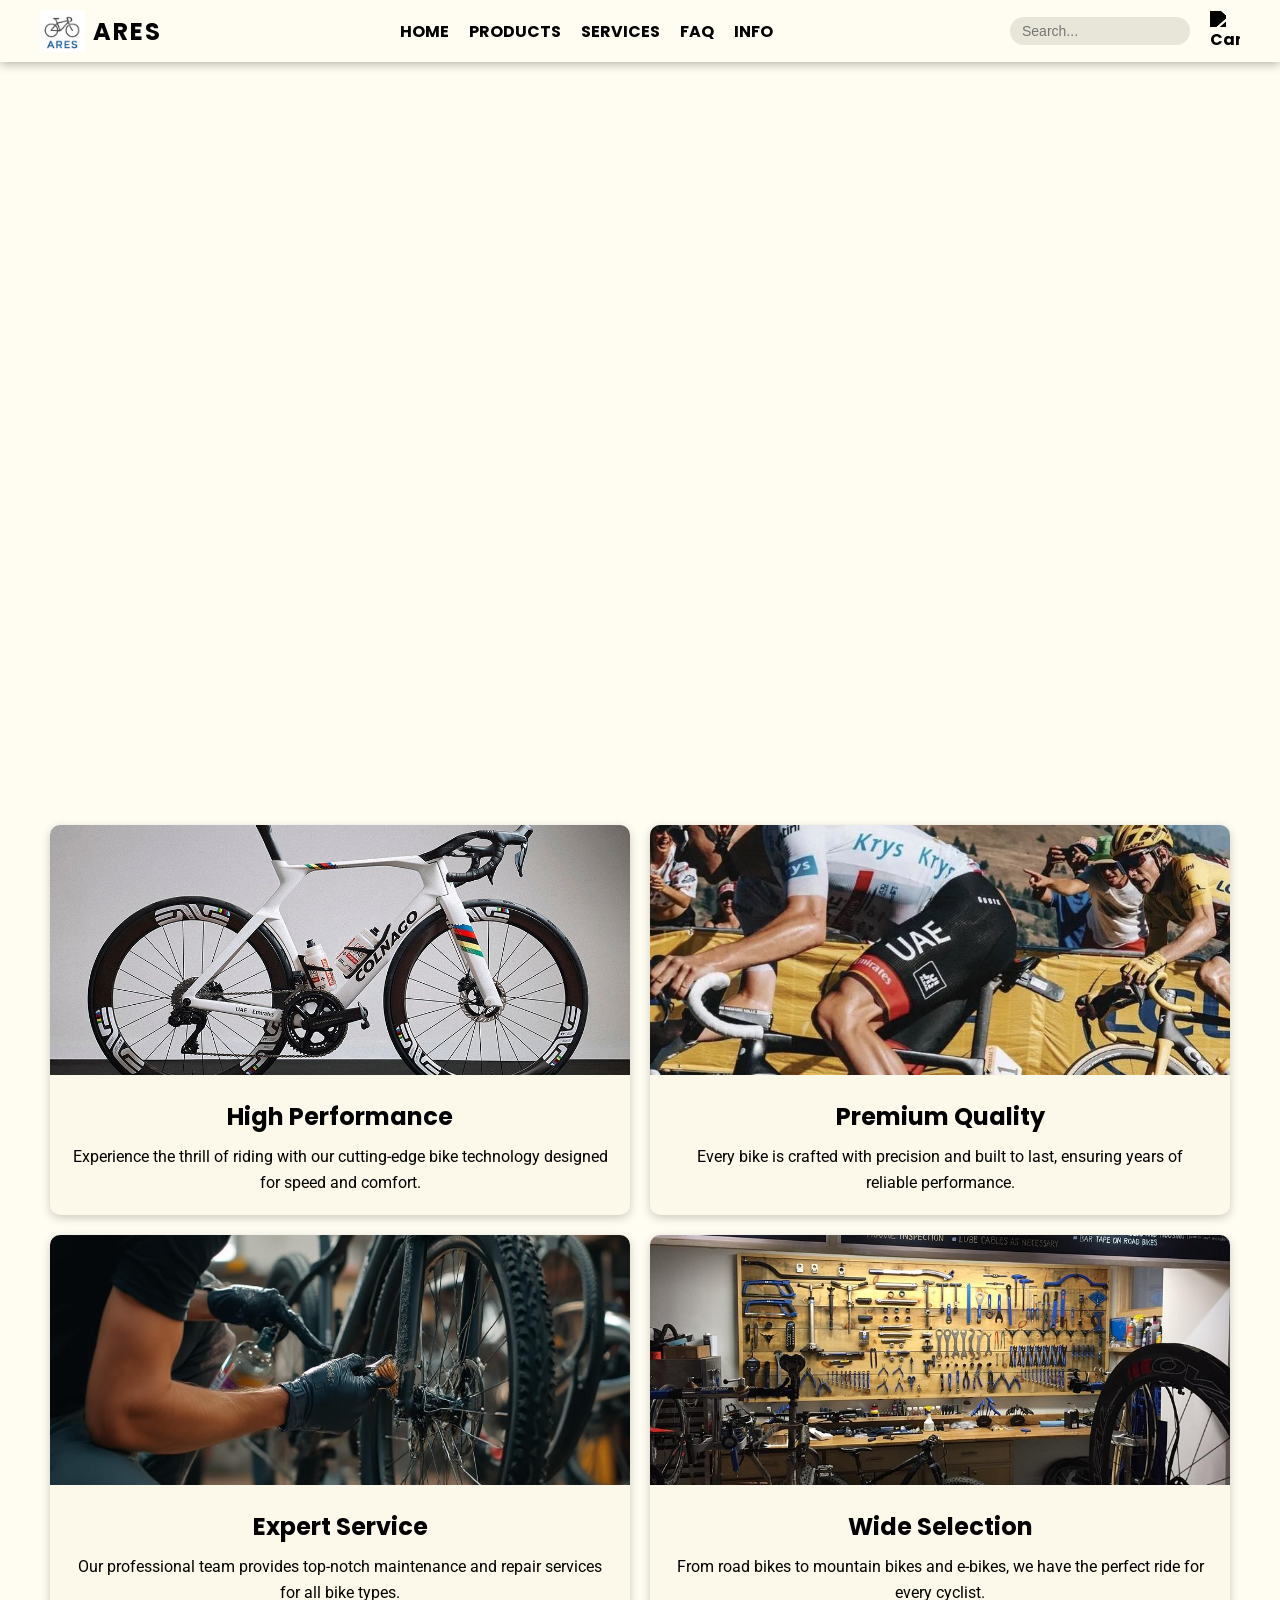
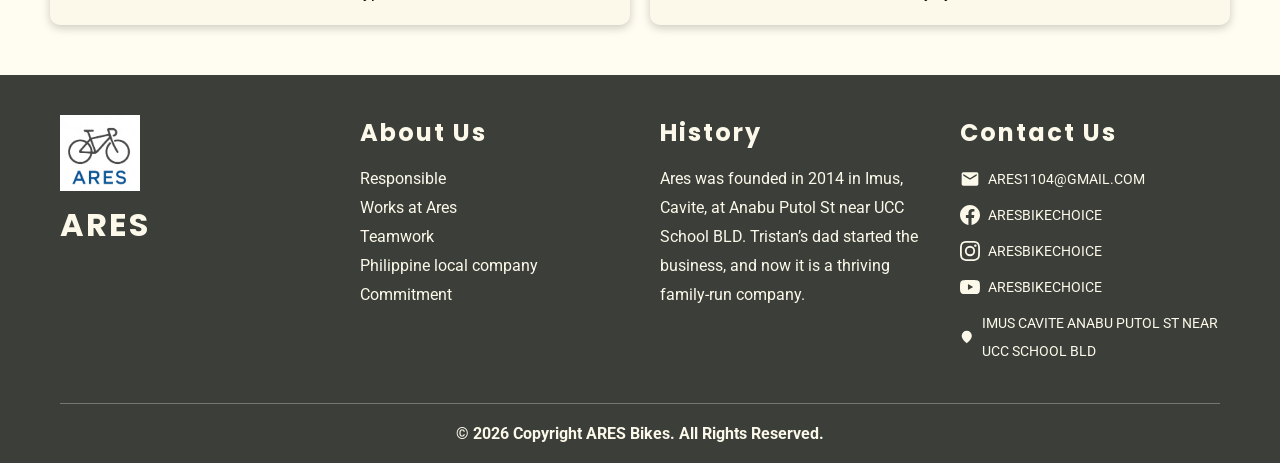
==== index.html @ 7b7f29ed "Add files via upload" ====
<!DOCTYPE html>
<html lang="en">
<head>
  <meta charset="UTF-8">
  <meta name="viewport" content="width=device-width, initial-scale=1.0">
  <link href="https://fonts.googleapis.com/css2?family=Poppins:wght@400;700&display=swap" rel="stylesheet">
  <link href="https://fonts.googleapis.com/css2?family=Roboto:wght@400;700&display=swap" rel="stylesheet">
  <title>ARES Bikes - Home</title>
  <style>
    * {
      margin: 0;
      padding: 0;
      box-sizing: border-box;
    }
    
    html {
      scroll-behavior: smooth;
    }

    body {
      font-family: 'Roboto', sans-serif;
      background: #FFFDF1;
      color: #000000;
    }

    header {
      position: fixed;
      width: 100%;
      top: 0;
      z-index: 1000;
      background: #FFFDF1;
      padding: 10px 40px;
      box-shadow: 0 2px 10px rgba(0, 0, 0, 0.3);
      display: grid;
      grid-template-columns: auto 1fr auto auto;
      align-items: center;
      gap: 20px;
    }

    .logo-section {
      display: flex;
      align-items: center;
      gap: 8px;
    }
    
    .logo-section img {
      width: 45px;
    }

    .logo-section h1 {
      font-family: 'Poppins', sans-serif;
      color: #000000;
      font-size: 24px;
      margin: 0;
      letter-spacing: 2px;
    }

    .center-nav {
      display: flex;
      gap: 20px;
      align-items: center;
      justify-content: center;
    }

    .center-nav a {
      color: #000000;
      text-decoration: none;
      font-weight: bold;
      font-size: 16px;
      font-family: 'Poppins', sans-serif;
      cursor: pointer;
    }

    .center-nav a:hover {
      opacity: 0.8;
      transition: opacity 0.3s ease;
    }

    .search-box {
      display: flex;
      align-items: center;
      position: relative;
    }

    .search-box input {
      padding: 6px 12px;
      border: none;
      border-radius: 20px;
      outline: none;
      font-size: 14px;
      width: 180px;
      background: #E8E6D9;
      color: #000000;
    }

    .search-box select {
      position: absolute;
      top: 100%;
      left: 0;
      width: 100%;
      margin-top: 5px;
      padding: 8px;
      border: 1px solid #999;
      border-radius: 10px;
      background: #808080;
      color: #FFFFFF;
      font-size: 13px;
      cursor: pointer;
      display: none;
    }

    .search-box input:focus + select,
    .search-box select:hover {
      display: block;
    }

    .cart-section {
      display: flex;
      gap: 15px;
      align-items: center;
    }

    .cart-section a {
      color: #000000;
      text-decoration: none;
      font-weight: bold;
      font-size: 16px;
      font-family: 'Poppins', sans-serif;
      display: flex;
      align-items: center;
      gap: 6px;
    }

    .cart-section a:hover {
      opacity: 0.8;
      transition: 0.3s;
    }

    .cart-section img {
      width: 30px;
      filter: brightness(0) saturate(100%) invert(0%) sepia(0%) saturate(0%) hue-rotate(0deg) brightness(0%) contrast(100%);
    }

    .top-video-section {
      width: 100%;
      height: 75vh;
      margin-top: 65px;
      overflow: hidden;
    }

    .top-video-section video {
      width: 100%;
      height: 100%;
      object-fit: cover;
    }

    section {
      padding-top: 85px;
      padding-left: 50px;
      padding-right: 50px;
      padding-bottom: 50px;
      min-height: 100vh;
    }

    .pictures-grid {
      display: grid;
      grid-template-columns: repeat(2, 1fr);
      gap: 20px;
    }

    .picture-item {
      background: #FCF9EA;
      border-radius: 10px;
      overflow: hidden;
      box-shadow: 0 3px 10px rgba(0, 0, 0, 0.2);
    }

    .picture-item img {
      width: 100%;
      height: 250px;
      object-fit: cover;
    }

    .picture-item .text-content {
      padding: 20px;
      text-align: center;
    }

    .picture-item .text-content h3 {
      font-size: 24px;
      color: #000000;
      margin-bottom: 10px;
      font-family: 'Poppins', sans-serif;
    }

    .picture-item .text-content p {
      font-size: 16px;
      color: #000000;
      line-height: 1.6;
    }

    footer {
      background: #3c3f39;
      padding: 40px 60px 20px 60px;
      color: #FCF9EA;
    }

    .footer-content {
      display: grid;
      grid-template-columns: 1fr 1fr 1fr 1fr;
      gap: 40px;
      margin-bottom: 30px;
    }

    .footer-section h3 {
      font-family: 'Poppins', sans-serif;
      font-size: 24px;
      margin-bottom: 15px;
      letter-spacing: 2px;
    }

    .footer-logo {
      display: flex;
      flex-direction: column;
      gap: 10px;
    }

    .footer-logo img {
      width: 80px;
    }

    .footer-logo h3 {
      font-size: 32px;
    }

    .footer-section p {
      font-size: 16px;
      line-height: 1.8;
    }

    .contact-info {
      font-size: 14px;
      line-height: 2;
    }

    .contact-info div {
      display: flex;
      align-items: center;
      gap: 8px;
      margin-bottom: 8px;
    }

    .contact-info svg {
      width: 20px;
      height: 20px;
      fill: #FCF9EA;
    }

    .footer-bottom {
      text-align: center;
      border-top: 1px solid rgba(252, 249, 234, 0.3);
      padding-top: 20px;
      font-size: 16px;
      font-weight: bold;
    }

    @media screen and (max-width: 900px) {
      .pictures-grid {
        grid-template-columns: 1fr;
      }

      .footer-content {
        grid-template-columns: 1fr;
        text-align: center;
      }

      .footer-logo {
        align-items: center;
      }
    }

    @media screen and (max-width: 1024px) {
      header {
        grid-template-columns: 1fr;
        text-align: center;
        gap: 10px;
        padding: 15px;
      }
      
      .logo-section {
        justify-content: center;
      }
      
      .logo-section h1 {
        font-size: 20px;
      }

      .center-nav {
        flex-wrap: wrap;
        gap: 12px;
      }
      
      .center-nav a {
        font-size: 14px;
      }

      .search-box input {
        width: 150px;
      }
      
      .cart-section {
        justify-content: center;
      }
      
      .cart-section a {
        font-size: 14px;
      }
      
      .cart-section img {
        width: 25px;
      }

      .video-container video {
        height: 300px;
      }
    }
  </style>
</head>
<body>

<header>
  <div class="logo-section">
    <img src="ARES_LOGO.png" alt="Website Logo">
    <h1>ARES</h1>
  </div>

  <div class="center-nav">
    <a href="index.html">HOME</a>
    <a href="products.html">PRODUCTS</a>
    <a href="services.html">SERVICES</a>
    <a href="faq.html">FAQ</a>
    <a href="info.html">INFO</a>
  </div>

  <div class="search-box">
    <input type="text" placeholder="Search...">
    <select onchange="if(this.value) window.location.href='products.html#'+this.value">
      <option value="">CATEGORY LIST</option>
      <option value="roadbike">ROAD BIKE</option>
      <option value="mountainbike">MOUNTAIN BIKE</option>
      <option value="gravelbike">GRAVEL BIKE</option>
      <option value="ebike">EBIKE</option>
      <option value="groupsets">GROUPSETS</option>
      <option value="accessories">ACCESSORIES</option>
    </select>
  </div>

  <div class="cart-section">
    <a href="cart.html">
      <img src="https://cdn-icons-png.flaticon.com/512/263/263142.png" alt="Cart">
    </a>
  </div>
</header>

<div class="top-video-section">
  <video autoplay loop muted playsinline>
    <source src="top_video.mp4" type="video/mp4">
  </video>
</div>

<section>
  <div class="pictures-grid">
    <div class="picture-item">
      <img src="1st_grid.jpg" alt="Picture 1">
      <div class="text-content">
        <h3>High Performance</h3>
        <p>Experience the thrill of riding with our cutting-edge bike technology designed for speed and comfort.</p>
      </div>
    </div>

    <div class="picture-item">
      <img src="2nd_grid.jpg" alt="Picture 2">
      <div class="text-content">
        <h3>Premium Quality</h3>
        <p>Every bike is crafted with precision and built to last, ensuring years of reliable performance.</p>
      </div>
    </div>

    <div class="picture-item">
      <img src="3rd_grid.jpg" alt="Picture 3">
      <div class="text-content">
        <h3>Expert Service</h3>
        <p>Our professional team provides top-notch maintenance and repair services for all bike types.</p>
      </div>
    </div>

    <div class="picture-item">
      <img src="4th_grid.jpg" alt="Picture 4">
      <div class="text-content">
        <h3>Wide Selection</h3>
        <p>From road bikes to mountain bikes and e-bikes, we have the perfect ride for every cyclist.</p>
      </div>
    </div>
  </div>
</section>

<footer>
  <div class="footer-content">
    <div class="footer-section footer-logo">
      <img src="ARES_LOGO.png" alt="ARES Logo">
      <h3>ARES</h3>
    </div>

  <div class="footer-section">
    <h3>About Us</h3>
      <p>
        Responsible<br>
        Works at Ares<br>
        Teamwork<br>
        Philippine local company<br>
        Commitment
      </p>
    </div>

  <div class="footer-section">
  <h3>History</h3>
  <p>
    Ares was founded in 2014 in Imus, Cavite, at Anabu Putol St near UCC School BLD.
    Tristan’s dad started the business, and now it is a thriving family-run company.
  </p>
</div>

    <div class="footer-section">
      <h3>Contact Us</h3>
      <div class="contact-info">
        <div>
          <svg viewBox="0 0 24 24" fill="currentColor"><path d="M20 4H4c-1.1 0-1.99.9-1.99 2L2 18c0 1.1.9 2 2 2h16c1.1 0 2-.9 2-2V6c0-1.1-.9-2-2-2zm0 4l-8 5-8-5V6l8 5 8-5v2z"/></svg>
          <span>ARES1104@GMAIL.COM</span>
        </div>
        <div>
          <svg viewBox="0 0 24 24" fill="currentColor"><path d="M24 12.073c0-6.627-5.373-12-12-12s-12 5.373-12 12c0 5.99 4.388 10.954 10.125 11.854v-8.385H7.078v-3.47h3.047V9.43c0-3.007 1.792-4.669 4.533-4.669 1.312 0 2.686.235 2.686.235v2.953H15.83c-1.491 0-1.956.925-1.956 1.874v2.25h3.328l-.532 3.47h-2.796v8.385C19.612 23.027 24 18.062 24 12.073z"/></svg>
          <span>ARESBIKECHOICE</span>
        </div>
        <div>
          <svg viewBox="0 0 24 24" fill="currentColor"><path d="M12 2.163c3.204 0 3.584.012 4.85.07 3.252.148 4.771 1.691 4.919 4.919.058 1.265.069 1.645.069 4.849 0 3.205-.012 3.584-.069 4.849-.149 3.225-1.664 4.771-4.919 4.919-1.266.058-1.644.07-4.85.07-3.204 0-3.584-.012-4.849-.07-3.26-.149-4.771-1.699-4.919-4.92-.058-1.265-.07-1.644-.07-4.849 0-3.204.013-3.583.07-4.849.149-3.227 1.664-4.771 4.919-4.919 1.266-.057 1.645-.069 4.849-.069zm0-2.163c-3.259 0-3.667.014-4.947.072-4.358.2-6.78 2.618-6.98 6.98-.059 1.281-.073 1.689-.073 4.948 0 3.259.014 3.668.072 4.948.2 4.358 2.618 6.78 6.98 6.98 1.281.058 1.689.072 4.948.072 3.259 0 3.668-.014 4.948-.072 4.354-.2 6.782-2.618 6.979-6.98.059-1.28.073-1.689.073-4.948 0-3.259-.014-3.667-.072-4.947-.196-4.354-2.617-6.78-6.979-6.98-1.281-.059-1.69-.073-4.949-.073z"/><path d="M12 5.838a6.162 6.162 0 1 0 0 12.324 6.162 6.162 0 0 0 0-12.324zM12 16a4 4 0 1 1 0-8 4 4 0 0 1 0 8z"/><circle cx="18.406" cy="5.594" r="1.44"/></svg>
          <span>ARESBIKECHOICE</span>
        </div>
        <div>
          <svg viewBox="0 0 24 24" fill="currentColor"><path d="M23.498 6.186a3.016 3.016 0 0 0-2.122-2.136C19.505 3.545 12 3.545 12 3.545s-7.505 0-9.377.505A3.017 3.017 0 0 0 .502 6.186C0 8.07 0 12 0 12s0 3.93.502 5.814a3.016 3.016 0 0 0 2.122 2.136c1.871.505 9.376.505 9.376.505s7.505 0 9.377-.505a3.015 3.015 0 0 0 2.122-2.136C24 15.93 24 12 24 12s0-3.93-.502-5.814zM9.545 15.568V8.432L15.818 12l-6.273 3.568z"/></svg>
          <span>ARESBIKECHOICE</span>
        </div>
        <div>
          <svg viewBox="0 0 24 24" fill="currentColor"><path d="M21 10c0 7-9 13-9 13s-9-6-9-13a9 9 0 0 1 18 0z"/><circle cx="12" cy="10" r="3"/></svg>
          <span>IMUS CAVITE ANABU PUTOL ST NEAR UCC SCHOOL BLD</span>
        </div>
      </div>
    </div>
  </div>

  <div class="footer-bottom">
    © 2026 Copyright ARES Bikes. All Rights Reserved.
  </div>
</footer>

</body>
</html>
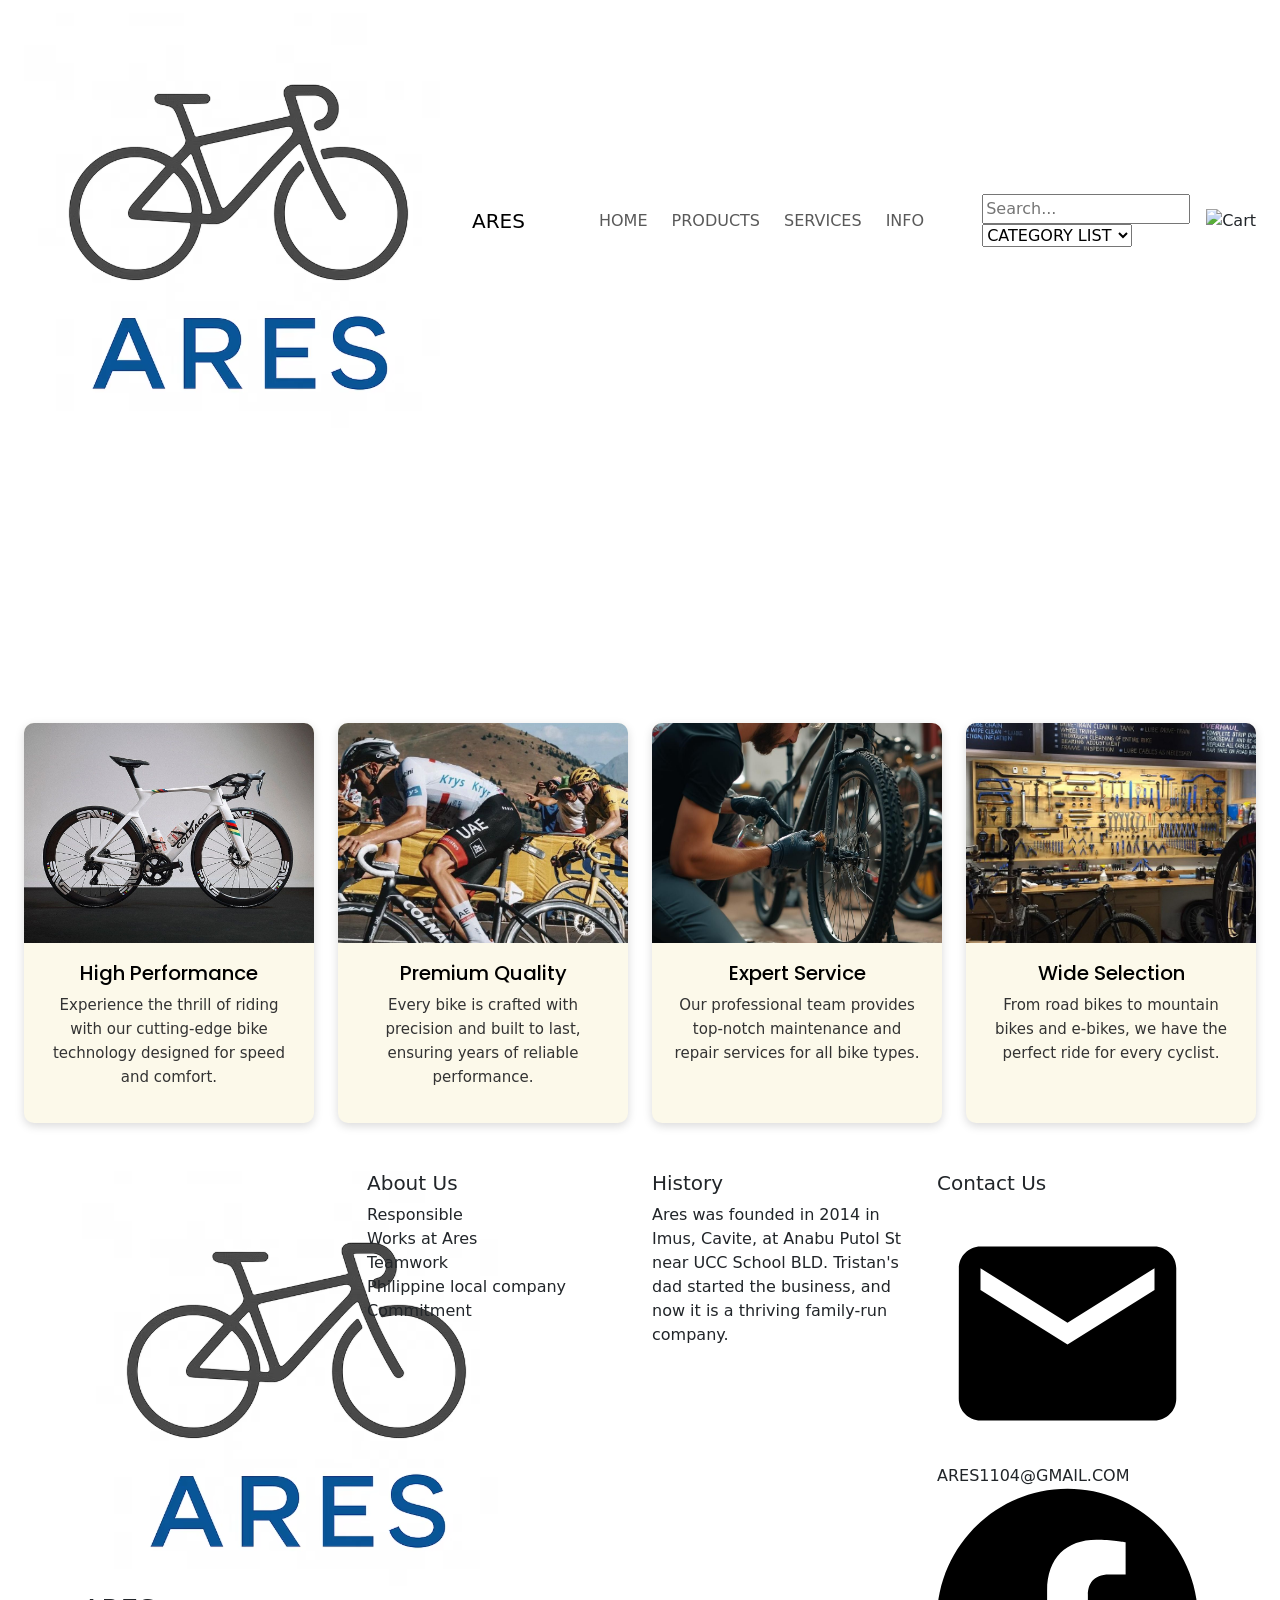
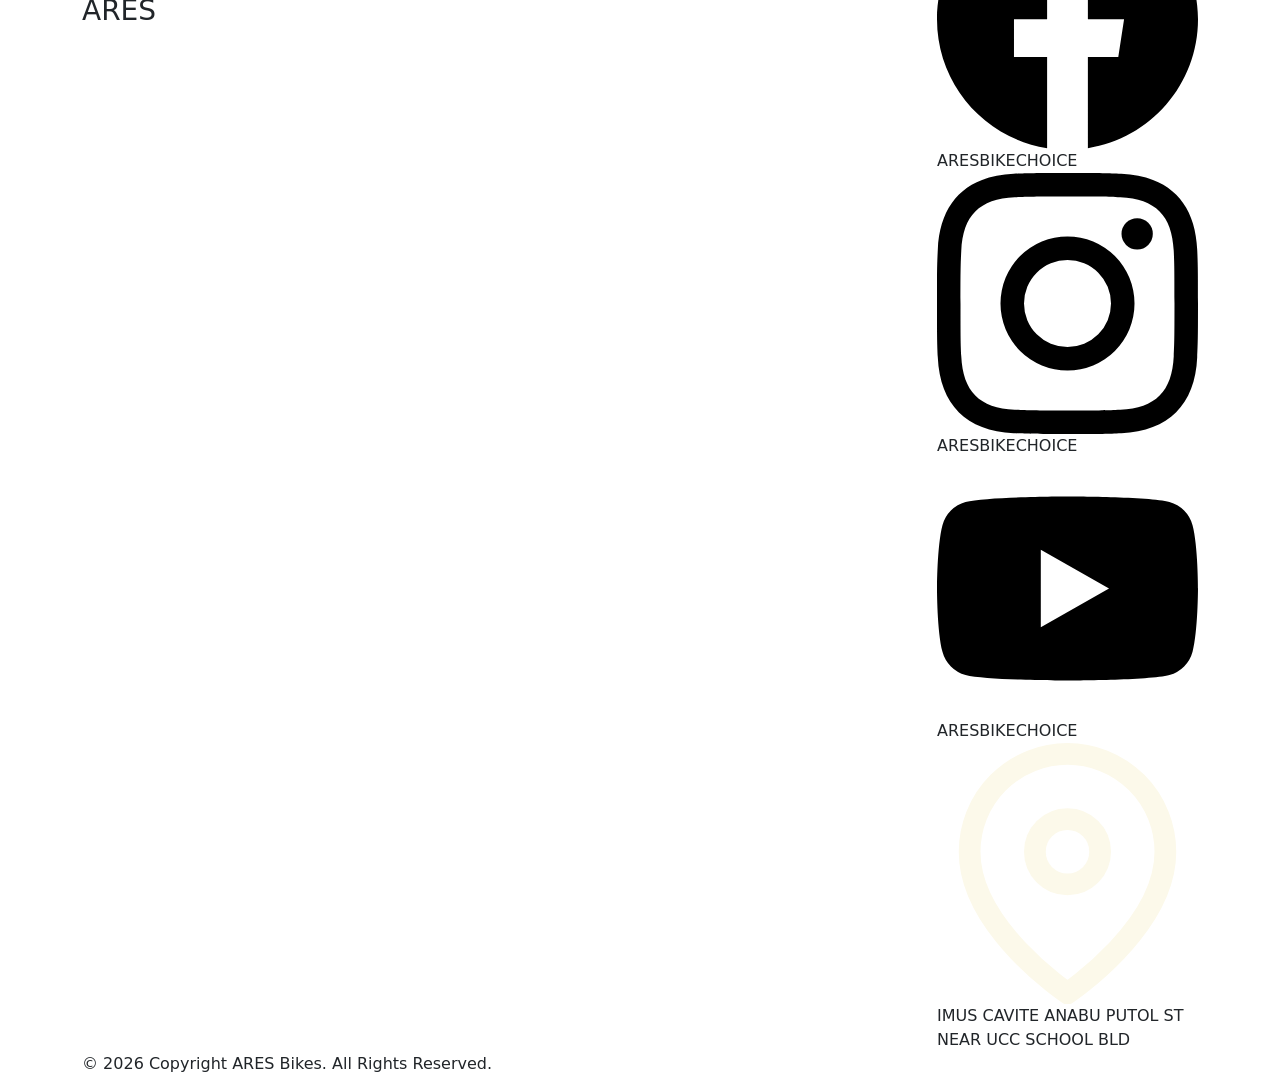
==== commit 1d626843: "Update index.html" ====
--- a/index.html
+++ b/index.html
@@ -3,464 +3,173 @@
 <head>
   <meta charset="UTF-8">
   <meta name="viewport" content="width=device-width, initial-scale=1.0">
-  <link href="https://fonts.googleapis.com/css2?family=Poppins:wght@400;700&display=swap" rel="stylesheet">
-  <link href="https://fonts.googleapis.com/css2?family=Roboto:wght@400;700&display=swap" rel="stylesheet">
   <title>ARES Bikes - Home</title>
+  <link href="https://cdn.jsdelivr.net/npm/bootstrap@5.3.3/dist/css/bootstrap.min.css" rel="stylesheet">
+  <link href="https://fonts.googleapis.com/css2?family=Poppins:wght@400;700&family=Roboto:wght@400;700&display=swap" rel="stylesheet">
+  <link rel="stylesheet" href="styles.css">
   <style>
-    * {
-      margin: 0;
-      padding: 0;
-      box-sizing: border-box;
-    }
-    
-    html {
-      scroll-behavior: smooth;
-    }
-
-    body {
-      font-family: 'Roboto', sans-serif;
-      background: #FFFDF1;
-      color: #000000;
-    }
-
-    header {
-      position: fixed;
-      width: 100%;
-      top: 0;
-      z-index: 1000;
-      background: #FFFDF1;
-      padding: 10px 40px;
-      box-shadow: 0 2px 10px rgba(0, 0, 0, 0.3);
-      display: grid;
-      grid-template-columns: auto 1fr auto auto;
-      align-items: center;
-      gap: 20px;
-    }
-
-    .logo-section {
-      display: flex;
-      align-items: center;
-      gap: 8px;
-    }
-    
-    .logo-section img {
-      width: 45px;
-    }
-
-    .logo-section h1 {
-      font-family: 'Poppins', sans-serif;
-      color: #000000;
-      font-size: 24px;
-      margin: 0;
-      letter-spacing: 2px;
-    }
-
-    .center-nav {
-      display: flex;
-      gap: 20px;
-      align-items: center;
-      justify-content: center;
-    }
-
-    .center-nav a {
-      color: #000000;
-      text-decoration: none;
-      font-weight: bold;
-      font-size: 16px;
-      font-family: 'Poppins', sans-serif;
-      cursor: pointer;
-    }
-
-    .center-nav a:hover {
-      opacity: 0.8;
-      transition: opacity 0.3s ease;
-    }
-
-    .search-box {
-      display: flex;
-      align-items: center;
-      position: relative;
-    }
-
-    .search-box input {
-      padding: 6px 12px;
-      border: none;
-      border-radius: 20px;
-      outline: none;
-      font-size: 14px;
-      width: 180px;
-      background: #E8E6D9;
-      color: #000000;
-    }
-
-    .search-box select {
-      position: absolute;
-      top: 100%;
-      left: 0;
-      width: 100%;
-      margin-top: 5px;
-      padding: 8px;
-      border: 1px solid #999;
-      border-radius: 10px;
-      background: #808080;
-      color: #FFFFFF;
-      font-size: 13px;
-      cursor: pointer;
-      display: none;
-    }
-
-    .search-box input:focus + select,
-    .search-box select:hover {
-      display: block;
-    }
-
-    .cart-section {
-      display: flex;
-      gap: 15px;
-      align-items: center;
-    }
-
-    .cart-section a {
-      color: #000000;
-      text-decoration: none;
-      font-weight: bold;
-      font-size: 16px;
-      font-family: 'Poppins', sans-serif;
-      display: flex;
-      align-items: center;
-      gap: 6px;
-    }
-
-    .cart-section a:hover {
-      opacity: 0.8;
-      transition: 0.3s;
-    }
-
-    .cart-section img {
-      width: 30px;
-      filter: brightness(0) saturate(100%) invert(0%) sepia(0%) saturate(0%) hue-rotate(0deg) brightness(0%) contrast(100%);
-    }
-
     .top-video-section {
       width: 100%;
       height: 75vh;
-      margin-top: 65px;
       overflow: hidden;
     }
-
     .top-video-section video {
       width: 100%;
       height: 100%;
       object-fit: cover;
     }
-
-    section {
-      padding-top: 85px;
-      padding-left: 50px;
-      padding-right: 50px;
-      padding-bottom: 50px;
-      min-height: 100vh;
-    }
-
-    .pictures-grid {
-      display: grid;
-      grid-template-columns: repeat(2, 1fr);
-      gap: 20px;
-    }
-
     .picture-item {
       background: #FCF9EA;
       border-radius: 10px;
       overflow: hidden;
-      box-shadow: 0 3px 10px rgba(0, 0, 0, 0.2);
+      box-shadow: 0 3px 10px rgba(0,0,0,0.15);
+      height: 100%;
     }
-
     .picture-item img {
       width: 100%;
-      height: 250px;
+      height: 220px;
       object-fit: cover;
     }
-
     .picture-item .text-content {
-      padding: 20px;
+      padding: 18px;
       text-align: center;
     }
-
     .picture-item .text-content h3 {
-      font-size: 24px;
-      color: #000000;
-      margin-bottom: 10px;
       font-family: 'Poppins', sans-serif;
+      font-size: 20px;
+      color: #000;
+      margin-bottom: 8px;
     }
-
     .picture-item .text-content p {
-      font-size: 16px;
-      color: #000000;
+      font-size: 15px;
+      color: #333;
       line-height: 1.6;
     }
-
-    footer {
-      background: #3c3f39;
-      padding: 40px 60px 20px 60px;
-      color: #FCF9EA;
-    }
-
-    .footer-content {
-      display: grid;
-      grid-template-columns: 1fr 1fr 1fr 1fr;
-      gap: 40px;
-      margin-bottom: 30px;
-    }
-
-    .footer-section h3 {
-      font-family: 'Poppins', sans-serif;
-      font-size: 24px;
-      margin-bottom: 15px;
-      letter-spacing: 2px;
-    }
-
-    .footer-logo {
-      display: flex;
-      flex-direction: column;
-      gap: 10px;
-    }
-
-    .footer-logo img {
-      width: 80px;
-    }
-
-    .footer-logo h3 {
-      font-size: 32px;
-    }
-
-    .footer-section p {
-      font-size: 16px;
-      line-height: 1.8;
-    }
-
-    .contact-info {
-      font-size: 14px;
-      line-height: 2;
-    }
-
-    .contact-info div {
-      display: flex;
-      align-items: center;
-      gap: 8px;
-      margin-bottom: 8px;
-    }
-
-    .contact-info svg {
-      width: 20px;
-      height: 20px;
-      fill: #FCF9EA;
-    }
-
-    .footer-bottom {
-      text-align: center;
-      border-top: 1px solid rgba(252, 249, 234, 0.3);
-      padding-top: 20px;
-      font-size: 16px;
-      font-weight: bold;
-    }
-
-    @media screen and (max-width: 900px) {
-      .pictures-grid {
-        grid-template-columns: 1fr;
-      }
-
-      .footer-content {
-        grid-template-columns: 1fr;
-        text-align: center;
-      }
-
-      .footer-logo {
-        align-items: center;
-      }
-    }
-
-    @media screen and (max-width: 1024px) {
-      header {
-        grid-template-columns: 1fr;
-        text-align: center;
-        gap: 10px;
-        padding: 15px;
-      }
-      
-      .logo-section {
-        justify-content: center;
-      }
-      
-      .logo-section h1 {
-        font-size: 20px;
-      }
-
-      .center-nav {
-        flex-wrap: wrap;
-        gap: 12px;
-      }
-      
-      .center-nav a {
-        font-size: 14px;
-      }
-
-      .search-box input {
-        width: 150px;
-      }
-      
-      .cart-section {
-        justify-content: center;
-      }
-      
-      .cart-section a {
-        font-size: 14px;
-      }
-      
-      .cart-section img {
-        width: 25px;
-      }
-
-      .video-container video {
-        height: 300px;
-      }
+    @media (max-width: 768px) {
+      .top-video-section { height: 40vh; }
     }
   </style>
 </head>
 <body>
 
-<header>
-  <div class="logo-section">
-    <img src="ARES_LOGO.png" alt="Website Logo">
-    <h1>ARES</h1>
+<!-- NAVBAR -->
+<nav class="navbar navbar-expand-lg fixed-top">
+  <div class="container-fluid px-4">
+    <a class="navbar-brand d-flex align-items-center gap-2" href="index.html">
+      <img src="ARES_LOGO.png" alt="ARES Logo">
+      <span>ARES</span>
+    </a>
+    <button class="navbar-toggler" type="button" data-bs-toggle="collapse" data-bs-target="#navMenu">
+      <span class="navbar-toggler-icon"></span>
+    </button>
+    <div class="collapse navbar-collapse" id="navMenu">
+      <ul class="navbar-nav mx-auto gap-lg-2">
+        <li class="nav-item"><a class="nav-link" href="index.html">HOME</a></li>
+        <li class="nav-item"><a class="nav-link" href="products.html">PRODUCTS</a></li>
+        <li class="nav-item"><a class="nav-link" href="services.html">SERVICES</a></li>
+        <li class="nav-item"><a class="nav-link" href="info.html">INFO</a></li>
+      </ul>
+      <div class="d-flex align-items-center gap-3 mt-2 mt-lg-0">
+        <div class="search-wrapper">
+          <input type="text" class="search-input" placeholder="Search...">
+          <div class="search-dropdown">
+            <select onchange="if(this.value) window.location.href='products.html#'+this.value">
+              <option value="">CATEGORY LIST</option>
+              <option value="roadbike">ROAD BIKE</option>
+              <option value="mountainbike">MOUNTAIN BIKE</option>
+              <option value="gravelbike">GRAVEL BIKE</option>
+              <option value="ebike">EBIKE</option>
+              <option value="groupsets">GROUPSETS</option>
+              <option value="accessories">ACCESSORIES</option>
+            </select>
+          </div>
+        </div>
+        <div class="cart-icon">
+          <img src="https://cdn-icons-png.flaticon.com/512/263/263142.png" alt="Cart">
+        </div>
+      </div>
+    </div>
   </div>
+</nav>
 
-  <div class="center-nav">
-    <a href="index.html">HOME</a>
-    <a href="products.html">PRODUCTS</a>
-    <a href="services.html">SERVICES</a>
-    <a href="faq.html">FAQ</a>
-    <a href="info.html">INFO</a>
-  </div>
-
-  <div class="search-box">
-    <input type="text" placeholder="Search...">
-    <select onchange="if(this.value) window.location.href='products.html#'+this.value">
-      <option value="">CATEGORY LIST</option>
-      <option value="roadbike">ROAD BIKE</option>
-      <option value="mountainbike">MOUNTAIN BIKE</option>
-      <option value="gravelbike">GRAVEL BIKE</option>
-      <option value="ebike">EBIKE</option>
-      <option value="groupsets">GROUPSETS</option>
-      <option value="accessories">ACCESSORIES</option>
-    </select>
-  </div>
-
-  <div class="cart-section">
-    <a href="cart.html">
-      <img src="https://cdn-icons-png.flaticon.com/512/263/263142.png" alt="Cart">
-    </a>
-  </div>
-</header>
-
+<!-- TOP VIDEO -->
 <div class="top-video-section">
   <video autoplay loop muted playsinline>
     <source src="top_video.mp4" type="video/mp4">
   </video>
 </div>
 
-<section>
-  <div class="pictures-grid">
-    <div class="picture-item">
-      <img src="1st_grid.jpg" alt="Picture 1">
-      <div class="text-content">
-        <h3>High Performance</h3>
-        <p>Experience the thrill of riding with our cutting-edge bike technology designed for speed and comfort.</p>
+<!-- MAIN CONTENT -->
+<div class="container-fluid px-4 py-5">
+  <div class="row g-4">
+    <div class="col-12 col-md-6 col-lg-3">
+      <div class="picture-item">
+        <img src="1st_grid.jpg" alt="Picture 1">
+        <div class="text-content">
+          <h3>High Performance</h3>
+          <p>Experience the thrill of riding with our cutting-edge bike technology designed for speed and comfort.</p>
+        </div>
       </div>
     </div>
-
-    <div class="picture-item">
-      <img src="2nd_grid.jpg" alt="Picture 2">
-      <div class="text-content">
-        <h3>Premium Quality</h3>
-        <p>Every bike is crafted with precision and built to last, ensuring years of reliable performance.</p>
+    <div class="col-12 col-md-6 col-lg-3">
+      <div class="picture-item">
+        <img src="2nd_grid.jpg" alt="Picture 2">
+        <div class="text-content">
+          <h3>Premium Quality</h3>
+          <p>Every bike is crafted with precision and built to last, ensuring years of reliable performance.</p>
+        </div>
       </div>
     </div>
-
-    <div class="picture-item">
-      <img src="3rd_grid.jpg" alt="Picture 3">
-      <div class="text-content">
-        <h3>Expert Service</h3>
-        <p>Our professional team provides top-notch maintenance and repair services for all bike types.</p>
+    <div class="col-12 col-md-6 col-lg-3">
+      <div class="picture-item">
+        <img src="3rd_grid.jpg" alt="Picture 3">
+        <div class="text-content">
+          <h3>Expert Service</h3>
+          <p>Our professional team provides top-notch maintenance and repair services for all bike types.</p>
+        </div>
       </div>
     </div>
-
-    <div class="picture-item">
-      <img src="4th_grid.jpg" alt="Picture 4">
-      <div class="text-content">
-        <h3>Wide Selection</h3>
-        <p>From road bikes to mountain bikes and e-bikes, we have the perfect ride for every cyclist.</p>
-      </div>
-    </div>
-  </div>
-</section>
-
-<footer>
-  <div class="footer-content">
-    <div class="footer-section footer-logo">
-      <img src="ARES_LOGO.png" alt="ARES Logo">
-      <h3>ARES</h3>
-    </div>
-
-  <div class="footer-section">
-    <h3>About Us</h3>
-      <p>
-        Responsible<br>
-        Works at Ares<br>
-        Teamwork<br>
-        Philippine local company<br>
-        Commitment
-      </p>
-    </div>
-
-  <div class="footer-section">
-  <h3>History</h3>
-  <p>
-    Ares was founded in 2014 in Imus, Cavite, at Anabu Putol St near UCC School BLD.
-    Tristan’s dad started the business, and now it is a thriving family-run company.
-  </p>
-</div>
-
-    <div class="footer-section">
-      <h3>Contact Us</h3>
-      <div class="contact-info">
-        <div>
-          <svg viewBox="0 0 24 24" fill="currentColor"><path d="M20 4H4c-1.1 0-1.99.9-1.99 2L2 18c0 1.1.9 2 2 2h16c1.1 0 2-.9 2-2V6c0-1.1-.9-2-2-2zm0 4l-8 5-8-5V6l8 5 8-5v2z"/></svg>
-          <span>ARES1104@GMAIL.COM</span>
-        </div>
-        <div>
-          <svg viewBox="0 0 24 24" fill="currentColor"><path d="M24 12.073c0-6.627-5.373-12-12-12s-12 5.373-12 12c0 5.99 4.388 10.954 10.125 11.854v-8.385H7.078v-3.47h3.047V9.43c0-3.007 1.792-4.669 4.533-4.669 1.312 0 2.686.235 2.686.235v2.953H15.83c-1.491 0-1.956.925-1.956 1.874v2.25h3.328l-.532 3.47h-2.796v8.385C19.612 23.027 24 18.062 24 12.073z"/></svg>
-          <span>ARESBIKECHOICE</span>
-        </div>
-        <div>
-          <svg viewBox="0 0 24 24" fill="currentColor"><path d="M12 2.163c3.204 0 3.584.012 4.85.07 3.252.148 4.771 1.691 4.919 4.919.058 1.265.069 1.645.069 4.849 0 3.205-.012 3.584-.069 4.849-.149 3.225-1.664 4.771-4.919 4.919-1.266.058-1.644.07-4.85.07-3.204 0-3.584-.012-4.849-.07-3.26-.149-4.771-1.699-4.919-4.92-.058-1.265-.07-1.644-.07-4.849 0-3.204.013-3.583.07-4.849.149-3.227 1.664-4.771 4.919-4.919 1.266-.057 1.645-.069 4.849-.069zm0-2.163c-3.259 0-3.667.014-4.947.072-4.358.2-6.78 2.618-6.98 6.98-.059 1.281-.073 1.689-.073 4.948 0 3.259.014 3.668.072 4.948.2 4.358 2.618 6.78 6.98 6.98 1.281.058 1.689.072 4.948.072 3.259 0 3.668-.014 4.948-.072 4.354-.2 6.782-2.618 6.979-6.98.059-1.28.073-1.689.073-4.948 0-3.259-.014-3.667-.072-4.947-.196-4.354-2.617-6.78-6.979-6.98-1.281-.059-1.69-.073-4.949-.073z"/><path d="M12 5.838a6.162 6.162 0 1 0 0 12.324 6.162 6.162 0 0 0 0-12.324zM12 16a4 4 0 1 1 0-8 4 4 0 0 1 0 8z"/><circle cx="18.406" cy="5.594" r="1.44"/></svg>
-          <span>ARESBIKECHOICE</span>
-        </div>
-        <div>
-          <svg viewBox="0 0 24 24" fill="currentColor"><path d="M23.498 6.186a3.016 3.016 0 0 0-2.122-2.136C19.505 3.545 12 3.545 12 3.545s-7.505 0-9.377.505A3.017 3.017 0 0 0 .502 6.186C0 8.07 0 12 0 12s0 3.93.502 5.814a3.016 3.016 0 0 0 2.122 2.136c1.871.505 9.376.505 9.376.505s7.505 0 9.377-.505a3.015 3.015 0 0 0 2.122-2.136C24 15.93 24 12 24 12s0-3.93-.502-5.814zM9.545 15.568V8.432L15.818 12l-6.273 3.568z"/></svg>
-          <span>ARESBIKECHOICE</span>
-        </div>
-        <div>
-          <svg viewBox="0 0 24 24" fill="currentColor"><path d="M21 10c0 7-9 13-9 13s-9-6-9-13a9 9 0 0 1 18 0z"/><circle cx="12" cy="10" r="3"/></svg>
-          <span>IMUS CAVITE ANABU PUTOL ST NEAR UCC SCHOOL BLD</span>
+    <div class="col-12 col-md-6 col-lg-3">
+      <div class="picture-item">
+        <img src="4th_grid.jpg" alt="Picture 4">
+        <div class="text-content">
+          <h3>Wide Selection</h3>
+          <p>From road bikes to mountain bikes and e-bikes, we have the perfect ride for every cyclist.</p>
         </div>
       </div>
     </div>
   </div>
+</div>
 
-  <div class="footer-bottom">
-    © 2026 Copyright ARES Bikes. All Rights Reserved.
+<!-- FOOTER -->
+<footer>
+  <div class="container">
+    <div class="row g-4">
+      <div class="col-12 col-md-3 text-center text-md-start footer-brand">
+        <img src="ARES_LOGO.png" alt="ARES Logo" class="mb-2">
+        <h3>ARES</h3>
+      </div>
+      <div class="col-12 col-md-3">
+        <h5>About Us</h5>
+        <p>Responsible<br>Works at Ares<br>Teamwork<br>Philippine local company<br>Commitment</p>
+      </div>
+      <div class="col-12 col-md-3">
+        <h5>History</h5>
+        <p>Ares was founded in 2014 in Imus, Cavite, at Anabu Putol St near UCC School BLD. Tristan's dad started the business, and now it is a thriving family-run company.</p>
+      </div>
+      <div class="col-12 col-md-3">
+        <h5>Contact Us</h5>
+        <div class="contact-item"><svg viewBox="0 0 24 24"><path d="M20 4H4c-1.1 0-1.99.9-1.99 2L2 18c0 1.1.9 2 2 2h16c1.1 0 2-.9 2-2V6c0-1.1-.9-2-2-2zm0 4l-8 5-8-5V6l8 5 8-5v2z"/></svg><span>ARES1104@GMAIL.COM</span></div>
+        <div class="contact-item"><svg viewBox="0 0 24 24"><path d="M24 12.073c0-6.627-5.373-12-12-12s-12 5.373-12 12c0 5.99 4.388 10.954 10.125 11.854v-8.385H7.078v-3.47h3.047V9.43c0-3.007 1.792-4.669 4.533-4.669 1.312 0 2.686.235 2.686.235v2.953H15.83c-1.491 0-1.956.925-1.956 1.874v2.25h3.328l-.532 3.47h-2.796v8.385C19.612 23.027 24 18.062 24 12.073z"/></svg><span>ARESBIKECHOICE</span></div>
+        <div class="contact-item"><svg viewBox="0 0 24 24"><path d="M12 2.163c3.204 0 3.584.012 4.85.07 3.252.148 4.771 1.691 4.919 4.919.058 1.265.069 1.645.069 4.849 0 3.205-.012 3.584-.069 4.849-.149 3.225-1.664 4.771-4.919 4.919-1.266.058-1.644.07-4.85.07-3.204 0-3.584-.012-4.849-.07-3.26-.149-4.771-1.699-4.919-4.92-.058-1.265-.07-1.644-.07-4.849 0-3.204.013-3.583.07-4.849.149-3.227 1.664-4.771 4.919-4.919 1.266-.057 1.645-.069 4.849-.069zm0-2.163c-3.259 0-3.667.014-4.947.072-4.358.2-6.78 2.618-6.98 6.98-.059 1.281-.073 1.689-.073 4.948 0 3.259.014 3.668.072 4.948.2 4.358 2.618 6.78 6.98 6.98 1.281.058 1.689.072 4.948.072 3.259 0 3.668-.014 4.948-.072 4.354-.2 6.782-2.618 6.979-6.98.059-1.28.073-1.689.073-4.948 0-3.259-.014-3.667-.072-4.947-.196-4.354-2.617-6.78-6.979-6.98-1.281-.059-1.69-.073-4.949-.073z"/><path d="M12 5.838a6.162 6.162 0 1 0 0 12.324 6.162 6.162 0 0 0 0-12.324zM12 16a4 4 0 1 1 0-8 4 4 0 0 1 0 8z"/><circle cx="18.406" cy="5.594" r="1.44"/></svg><span>ARESBIKECHOICE</span></div>
+        <div class="contact-item"><svg viewBox="0 0 24 24"><path d="M23.498 6.186a3.016 3.016 0 0 0-2.122-2.136C19.505 3.545 12 3.545 12 3.545s-7.505 0-9.377.505A3.017 3.017 0 0 0 .502 6.186C0 8.07 0 12 0 12s0 3.93.502 5.814a3.016 3.016 0 0 0 2.122 2.136c1.871.505 9.376.505 9.376.505s7.505 0 9.377-.505a3.015 3.015 0 0 0 2.122-2.136C24 15.93 24 12 24 12s0-3.93-.502-5.814zM9.545 15.568V8.432L15.818 12l-6.273 3.568z"/></svg><span>ARESBIKECHOICE</span></div>
+        <div class="contact-item"><svg viewBox="0 0 24 24" fill="none" stroke="#FCF9EA" stroke-width="2"><path d="M21 10c0 7-9 13-9 13s-9-6-9-13a9 9 0 0 1 18 0z"/><circle cx="12" cy="10" r="3"/></svg><span>IMUS CAVITE ANABU PUTOL ST NEAR UCC SCHOOL BLD</span></div>
+      </div>
+    </div>
+    <div class="footer-bottom">© 2026 Copyright ARES Bikes. All Rights Reserved.</div>
   </div>
 </footer>
 
+<script src="https://cdn.jsdelivr.net/npm/bootstrap@5.3.3/dist/js/bootstrap.bundle.min.js"></script>
 </body>
-</html>+</html>
